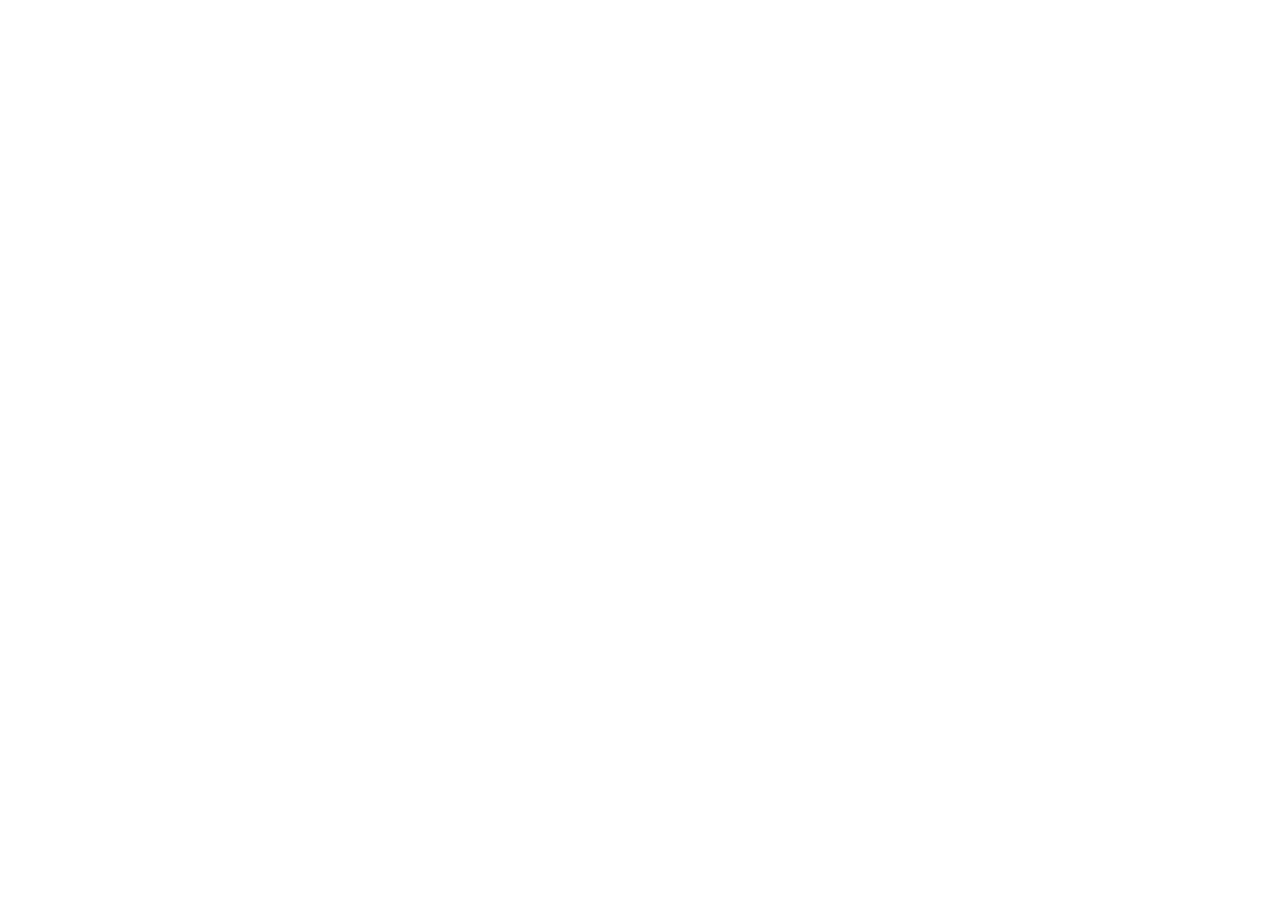
==== index.html @ f83fccad "." ====
<!DOCTYPE html>
<html lang="en">
<head>
  <meta charset="UTF-8" />
  <title>Warcell</title>
  <link rel="stylesheet" href="css/style.css" />
</head>
<body>
  <canvas id="game"></canvas>

  <script src="js/config.js"></script>
  <script src="js/map.js"></script>
  <script src="js/cities.js"></script>
  <script src="js/units.js"></script>
  <script src="js/ai.js"></script>
  <script src="js/render.js"></script>
  <script src="js/input.js"></script>
  <script src="js/main.js"></script>
</body>
</html>
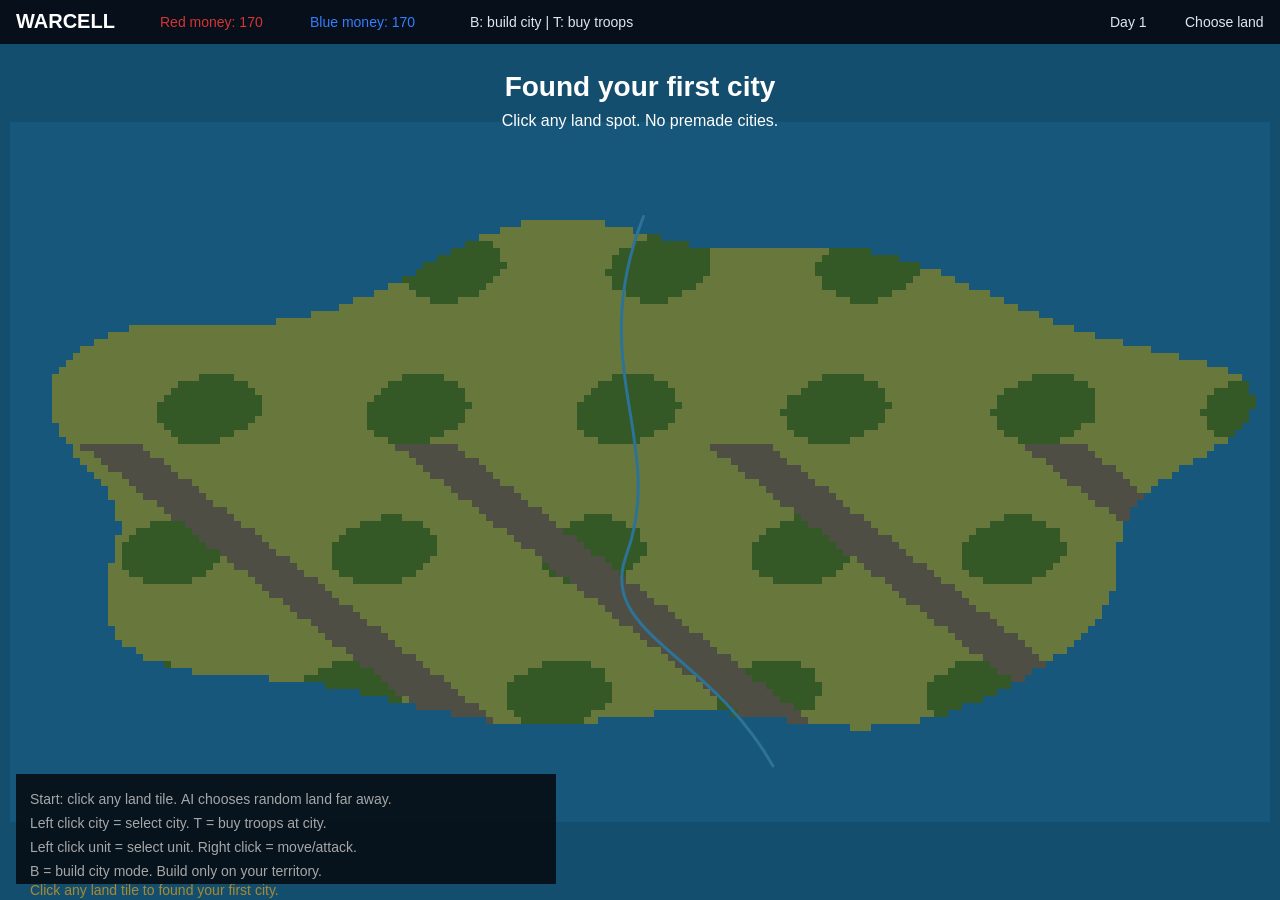
==== commit 128207b6: "main js and css" ====
--- a/index.html
+++ b/index.html
@@ -2,19 +2,13 @@
 <html lang="en">
 <head>
   <meta charset="UTF-8" />
+  <meta name="viewport" content="width=device-width, initial-scale=1.0" />
   <title>Warcell</title>
   <link rel="stylesheet" href="css/style.css" />
 </head>
 <body>
   <canvas id="game"></canvas>
 
-  <script src="js/config.js"></script>
-  <script src="js/map.js"></script>
-  <script src="js/cities.js"></script>
-  <script src="js/units.js"></script>
-  <script src="js/ai.js"></script>
-  <script src="js/render.js"></script>
-  <script src="js/input.js"></script>
   <script src="js/main.js"></script>
 </body>
 </html>
--- a/css/style.css
+++ b/css/style.css
@@ -0,0 +1,19 @@
+* {
+  box-sizing: border-box;
+}
+
+body {
+  margin: 0;
+  background: #0b1620;
+  color: white;
+  font-family: Arial, sans-serif;
+  overflow: hidden;
+}
+
+canvas {
+  display: block;
+  width: 100vw;
+  height: 100vh;
+  image-rendering: pixelated;
+  cursor: crosshair;
+}
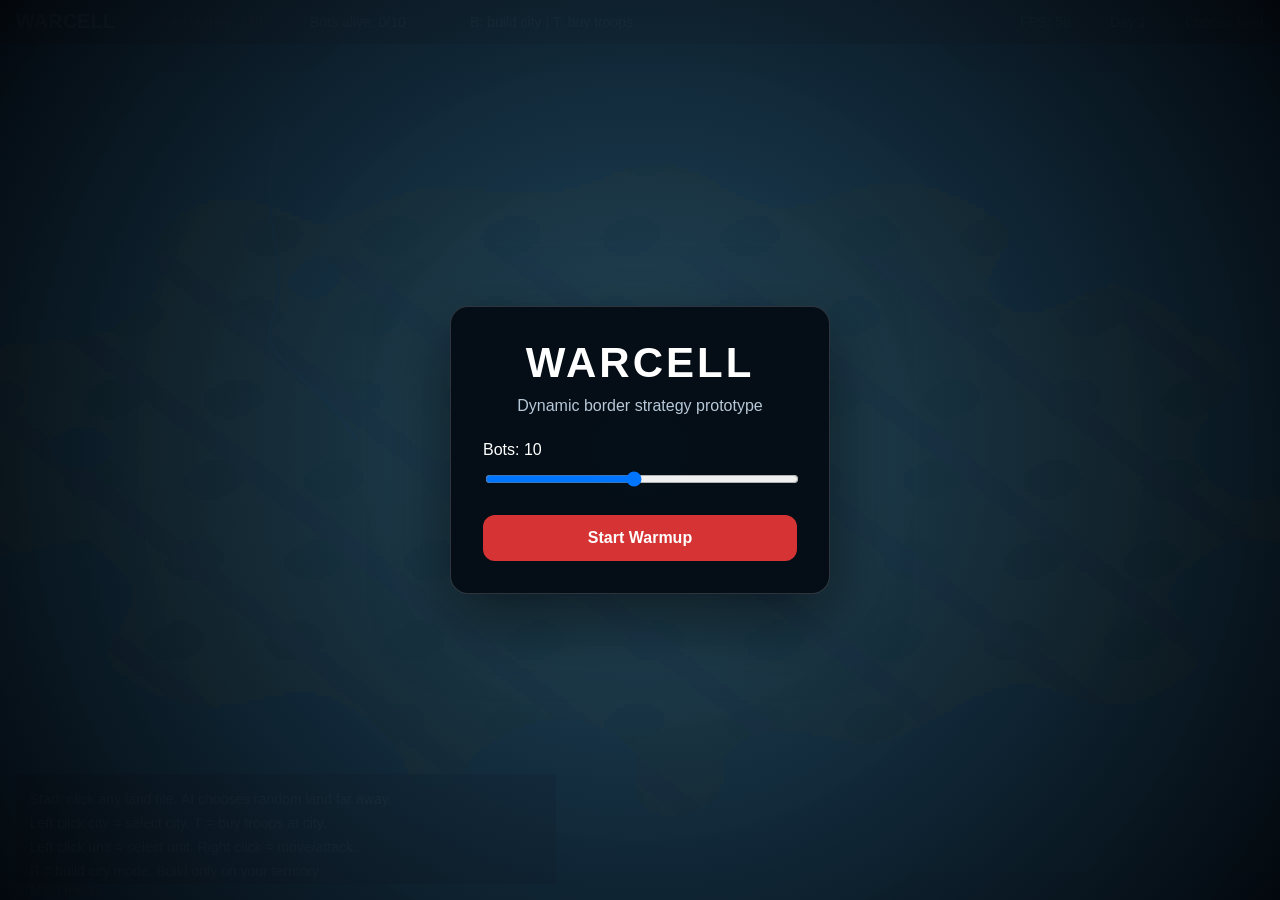
==== commit d6dab808: "." ====
--- a/index.html
+++ b/index.html
@@ -7,8 +7,32 @@
   <link rel="stylesheet" href="css/style.css" />
 </head>
 <body>
+  <div id="mainMenu" class="main-menu">
+    <div class="menu-card">
+      <h1>WARCELL</h1>
+      <p>Dynamic border strategy prototype</p>
+
+      <div class="menu-row">
+        <label for="botSlider">
+          Bots: <span id="botCountText">10</span>
+        </label>
+        <input id="botSlider" type="range" min="1" max="20" value="10" />
+      </div>
+
+      <button id="startButton">Start Warmup</button>
+    </div>
+  </div>
+
   <canvas id="game"></canvas>
 
+  <script src="js/config.js"></script>
+  <script src="js/state.js"></script>
+  <script src="js/map.js"></script>
+  <script src="js/cities.js"></script>
+  <script src="js/units.js"></script>
+  <script src="js/ai.js"></script>
+  <script src="js/render.js"></script>
+  <script src="js/input.js"></script>
   <script src="js/main.js"></script>
 </body>
 </html>
--- a/css/style.css
+++ b/css/style.css
@@ -2,12 +2,15 @@
   box-sizing: border-box;
 }
 
+html,
 body {
   margin: 0;
+  width: 100%;
+  height: 100%;
+  overflow: hidden;
   background: #0b1620;
   color: white;
   font-family: Arial, sans-serif;
-  overflow: hidden;
 }
 
 canvas {
@@ -16,4 +19,77 @@
   height: 100vh;
   image-rendering: pixelated;
   cursor: crosshair;
+}
+
+.main-menu {
+  position: fixed;
+  inset: 0;
+  z-index: 9999;
+
+  display: flex;
+  align-items: center;
+  justify-content: center;
+
+  background: radial-gradient(
+    circle at center,
+    rgba(32, 70, 95, 0.96),
+    rgba(3, 7, 12, 0.99)
+  );
+}
+
+.menu-card {
+  width: 380px;
+  padding: 32px;
+  border-radius: 18px;
+
+  background: rgba(5, 12, 20, 0.94);
+  border: 1px solid rgba(255, 255, 255, 0.16);
+  box-shadow: 0 24px 70px rgba(0, 0, 0, 0.55);
+
+  text-align: center;
+}
+
+.menu-card h1 {
+  margin: 0 0 10px;
+  font-size: 42px;
+  letter-spacing: 3px;
+}
+
+.menu-card p {
+  margin: 0 0 26px;
+  color: #b7c8d8;
+}
+
+.menu-row {
+  margin-bottom: 24px;
+  text-align: left;
+}
+
+.menu-row label {
+  display: block;
+  margin-bottom: 10px;
+  font-size: 16px;
+}
+
+.menu-row input {
+  width: 100%;
+}
+
+.menu-card button {
+  width: 100%;
+  padding: 14px;
+
+  border: 0;
+  border-radius: 12px;
+
+  background: #d63434;
+  color: white;
+
+  font-size: 16px;
+  font-weight: bold;
+  cursor: pointer;
+}
+
+.menu-card button:hover {
+  background: #f04444;
 }
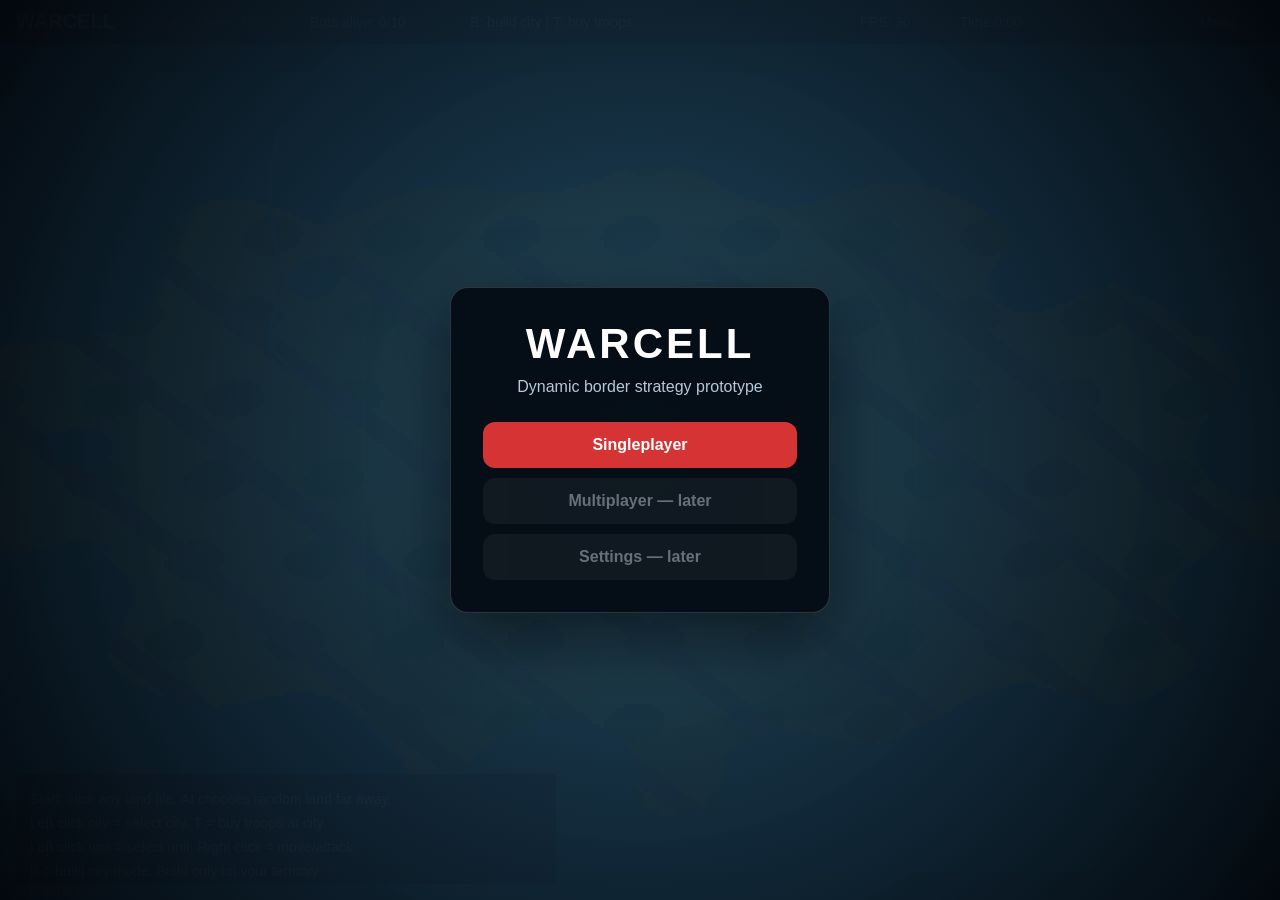
==== commit 6127bb13: "added main menu and lobby" ====
--- a/index.html
+++ b/index.html
@@ -8,22 +8,63 @@
 </head>
 <body>
   <div id="mainMenu" class="main-menu">
-    <div class="menu-card">
-      <h1>WARCELL</h1>
-      <p>Dynamic border strategy prototype</p>
+  <div class="menu-card">
+    <h1>WARCELL</h1>
+    <p>Dynamic border strategy prototype</p>
 
-      <div class="menu-row">
-        <label for="botSlider">
-          Bots: <span id="botCountText">10</span>
-        </label>
-        <input id="botSlider" type="range" min="1" max="20" value="10" />
-      </div>
+    <button id="singleplayerButton">Singleplayer</button>
+    <button class="secondary-button" disabled>Multiplayer — later</button>
+    <button class="secondary-button" disabled>Settings — later</button>
+  </div>
+</div>
 
-      <button id="startButton">Start Warmup</button>
+<div id="lobbyMenu" class="main-menu hidden">
+  <div class="menu-card">
+    <h1>LOBBY</h1>
+    <p>Singleplayer setup</p>
+
+    <div class="menu-row">
+      <label for="botSlider">
+        Bots: <span id="botCountText">10</span>
+      </label>
+      <input id="botSlider" type="range" min="1" max="20" value="10" />
     </div>
+
+    <div class="menu-row">
+      <label for="warmupSlider">
+        Warmup: <span id="warmupText">10</span>s
+      </label>
+      <input id="warmupSlider" type="range" min="5" max="30" value="10" />
+    </div>
+
+    <button id="startButton">Start Warmup</button>
+    <button id="backToMainButton" class="secondary-button">Back</button>
   </div>
+</div>
+
+<div id="endMenu" class="main-menu hidden">
+  <div class="menu-card">
+    <h1 id="endTitle">MATCH ENDED</h1>
+    <p id="endMessage">Result message</p>
+
+    <button id="playAgainButton">Play Again</button>
+    <button id="backToLobbyButton" class="secondary-button">Back to Lobby</button>
+    <button id="backToMainFromEndButton" class="secondary-button">Main Menu</button>
+  </div>
+</div>
 
   <canvas id="game"></canvas>
+
+  <div id="speedControl" class="speed-control hidden">
+  <button id="speedButton">x1 ▾</button>
+
+  <div id="speedMenu" class="speed-menu hidden">
+    <button data-speed="0.5">x0.5 <span>1</span></button>
+    <button data-speed="1">x1 <span>2</span></button>
+    <button data-speed="2">x2 <span>3</span></button>
+    <button data-speed="4">x4 <span>4</span></button>
+  </div>
+</div>
 
   <script src="js/config.js"></script>
   <script src="js/state.js"></script>
--- a/css/style.css
+++ b/css/style.css
@@ -92,4 +92,83 @@
 
 .menu-card button:hover {
   background: #f04444;
+}
+
+.hidden {
+  display: none !important;
+}
+
+.secondary-button {
+  margin-top: 10px;
+  background: rgba(255, 255, 255, 0.1) !important;
+  color: #dce7f2 !important;
+}
+
+.secondary-button:hover:not(:disabled) {
+  background: rgba(255, 255, 255, 0.18) !important;
+}
+
+.secondary-button:disabled {
+  opacity: 0.45;
+  cursor: not-allowed;
+}
+
+.speed-control {
+  position: fixed;
+  top: 7px;
+  right: 150px;
+  z-index: 100;
+  font-family: Arial, sans-serif;
+}
+
+#speedButton {
+  min-width: 70px;
+  padding: 5px 10px;
+
+  border: 1px solid rgba(255, 255, 255, 0.18);
+  border-radius: 8px;
+
+  background: rgba(5, 12, 20, 0.92);
+  color: #ffd34d;
+
+  font-weight: bold;
+  cursor: pointer;
+}
+
+.speed-menu {
+  position: absolute;
+  top: 34px;
+  right: 0;
+
+  width: 120px;
+  padding: 6px;
+
+  border-radius: 10px;
+  background: rgba(5, 12, 20, 0.96);
+  border: 1px solid rgba(255, 255, 255, 0.18);
+  box-shadow: 0 12px 30px rgba(0, 0, 0, 0.45);
+}
+
+.speed-menu button {
+  width: 100%;
+  padding: 8px 10px;
+  margin-bottom: 4px;
+
+  border: 0;
+  border-radius: 7px;
+
+  background: transparent;
+  color: white;
+
+  text-align: left;
+  cursor: pointer;
+}
+
+.speed-menu button:hover {
+  background: rgba(255, 255, 255, 0.12);
+}
+
+.speed-menu span {
+  float: right;
+  color: #8fa3b8;
 }
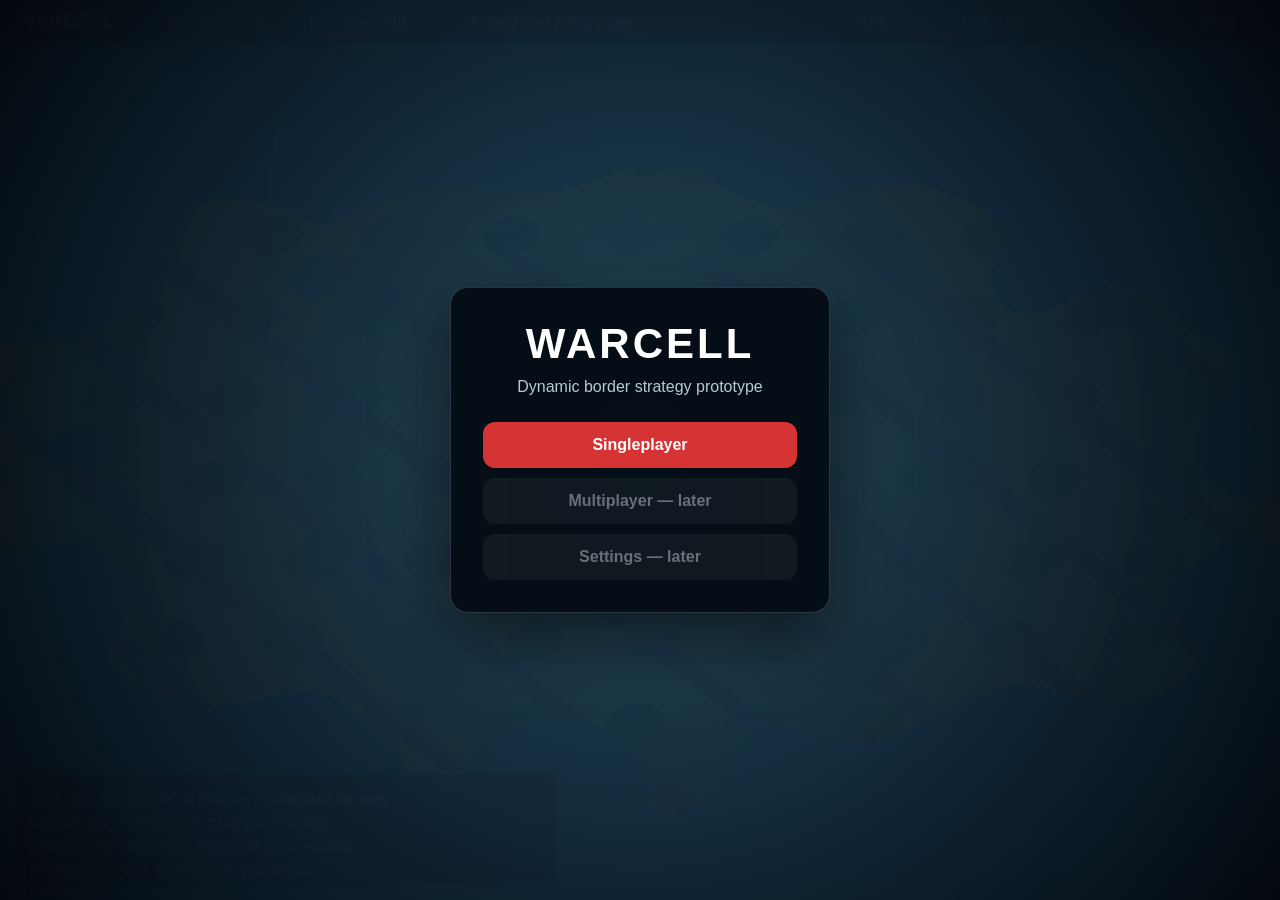
==== commit 133a8c59: "Added pause menu and paused game" ====
--- a/index.html
+++ b/index.html
@@ -53,7 +53,21 @@
   </div>
 </div>
 
+<div id="pauseMenu" class="main-menu hidden">
+  <div class="menu-card">
+    <h1>PAUSED</h1>
+    <p>Match is paused</p>
+
+    <button id="resumeButton">Resume</button>
+    <button id="restartMatchButton" class="secondary-button">Restart Match</button>
+    <button id="pauseBackToLobbyButton" class="secondary-button">Back to Lobby</button>
+    <button id="pauseBackToMainButton" class="secondary-button">Main Menu</button>
+  </div>
+</div>
+
   <canvas id="game"></canvas>
+
+  <div id="pauseBorder" class="pause-border"></div>
 
   <div id="speedControl" class="speed-control hidden">
   <button id="speedButton">x1 ▾</button>
--- a/css/style.css
+++ b/css/style.css
@@ -171,4 +171,31 @@
 .speed-menu span {
   float: right;
   color: #8fa3b8;
+}
+
+.pause-border {
+  position: fixed;
+
+  top: 44px;
+  left: 0;
+  right: 0;
+  bottom: 0;
+
+  z-index: 90;
+  pointer-events: none;
+
+  border: 4px solid rgba(255, 35, 55, 0.9);
+
+  box-shadow:
+    inset 0 0 22px rgba(255, 35, 55, 0.65),
+    inset 0 8px 18px rgba(255, 35, 55, 0.75);
+
+  opacity: 0;
+
+  transition:
+    opacity 0.22s ease-out;
+}
+
+.pause-border.active {
+  opacity: 1;
 }
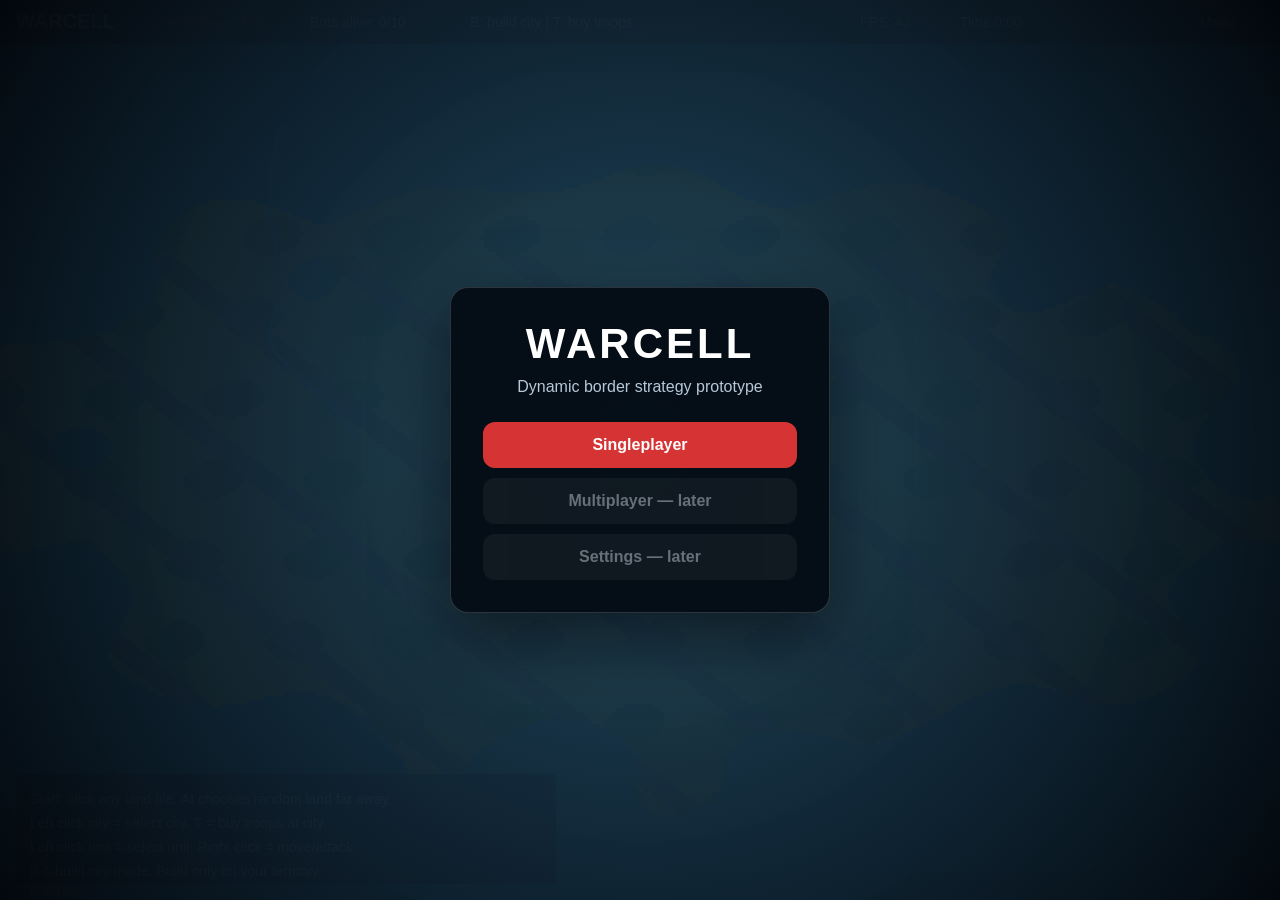
==== commit 70c4fe68: "Added changelog for v0.0.1" ====
--- a/index.html
+++ b/index.html
@@ -1,88 +1,93 @@
 <!DOCTYPE html>
 <html lang="en">
+
 <head>
   <meta charset="UTF-8" />
   <meta name="viewport" content="width=device-width, initial-scale=1.0" />
   <title>Warcell</title>
   <link rel="stylesheet" href="css/style.css" />
 </head>
+
 <body>
   <div id="mainMenu" class="main-menu">
-  <div class="menu-card">
-    <h1>WARCELL</h1>
-    <p>Dynamic border strategy prototype</p>
+    <div class="menu-card">
+      <h1>WARCELL</h1>
+      <p>Dynamic border strategy prototype</p>
 
-    <button id="singleplayerButton">Singleplayer</button>
-    <button class="secondary-button" disabled>Multiplayer — later</button>
-    <button class="secondary-button" disabled>Settings — later</button>
+      <button id="singleplayerButton">Singleplayer</button>
+      <button class="secondary-button" disabled>Multiplayer — later</button>
+      <button class="secondary-button" disabled>Settings — later</button>
+    </div>
   </div>
-</div>
 
-<div id="lobbyMenu" class="main-menu hidden">
-  <div class="menu-card">
-    <h1>LOBBY</h1>
-    <p>Singleplayer setup</p>
+  <div id="lobbyMenu" class="main-menu hidden">
+    <div class="menu-card">
+      <h1>LOBBY</h1>
+      <p>Singleplayer setup</p>
 
-    <div class="menu-row">
-      <label for="botSlider">
-        Bots: <span id="botCountText">10</span>
-      </label>
-      <input id="botSlider" type="range" min="1" max="20" value="10" />
+      <div class="menu-row">
+        <label for="botSlider">
+          Bots: <span id="botCountText">10</span>
+        </label>
+        <input id="botSlider" type="range" min="1" max="20" value="10" />
+      </div>
+
+      <div class="menu-row">
+        <label for="warmupSlider">
+          Warmup: <span id="warmupText">10</span>s
+        </label>
+        <input id="warmupSlider" type="range" min="5" max="30" value="10" />
+      </div>
+
+      <button id="startButton">Start Warmup</button>
+      <button id="backToMainButton" class="secondary-button">Back</button>
     </div>
+  </div>
 
-    <div class="menu-row">
-      <label for="warmupSlider">
-        Warmup: <span id="warmupText">10</span>s
-      </label>
-      <input id="warmupSlider" type="range" min="5" max="30" value="10" />
+  <div id="endMenu" class="main-menu hidden">
+    <div class="menu-card">
+      <h1 id="endTitle">MATCH ENDED</h1>
+      <p id="endMessage">Result message</p>
+
+      <div id="endStats" class="end-stats"></div>
+
+      <button id="playAgainButton">Play Again</button>
+      <button id="backToLobbyButton" class="secondary-button">Back to Lobby</button>
+      <button id="backToMainFromEndButton" class="secondary-button">Main Menu</button>
     </div>
+  </div>
 
-    <button id="startButton">Start Warmup</button>
-    <button id="backToMainButton" class="secondary-button">Back</button>
+  <div id="pauseMenu" class="main-menu hidden">
+    <div class="menu-card">
+      <h1>PAUSED</h1>
+      <p>Match is paused</p>
+
+      <button id="resumeButton">Resume</button>
+      <button id="restartMatchButton" class="secondary-button">Restart Match</button>
+      <button id="pauseBackToLobbyButton" class="secondary-button">Back to Lobby</button>
+      <button id="pauseBackToMainButton" class="secondary-button">Main Menu</button>
+    </div>
   </div>
-</div>
-
-<div id="endMenu" class="main-menu hidden">
-  <div class="menu-card">
-    <h1 id="endTitle">MATCH ENDED</h1>
-    <p id="endMessage">Result message</p>
-
-    <button id="playAgainButton">Play Again</button>
-    <button id="backToLobbyButton" class="secondary-button">Back to Lobby</button>
-    <button id="backToMainFromEndButton" class="secondary-button">Main Menu</button>
-  </div>
-</div>
-
-<div id="pauseMenu" class="main-menu hidden">
-  <div class="menu-card">
-    <h1>PAUSED</h1>
-    <p>Match is paused</p>
-
-    <button id="resumeButton">Resume</button>
-    <button id="restartMatchButton" class="secondary-button">Restart Match</button>
-    <button id="pauseBackToLobbyButton" class="secondary-button">Back to Lobby</button>
-    <button id="pauseBackToMainButton" class="secondary-button">Main Menu</button>
-  </div>
-</div>
 
   <canvas id="game"></canvas>
 
   <div id="pauseBorder" class="pause-border"></div>
 
   <div id="speedControl" class="speed-control hidden">
-  <button id="speedButton">x1 ▾</button>
+    <button id="speedButton">x1 ▾</button>
 
-  <div id="speedMenu" class="speed-menu hidden">
-    <button data-speed="0.5">x0.5 <span>1</span></button>
-    <button data-speed="1">x1 <span>2</span></button>
-    <button data-speed="2">x2 <span>3</span></button>
-    <button data-speed="4">x4 <span>4</span></button>
+    <div id="speedMenu" class="speed-menu hidden">
+      <button data-speed="0.5">x0.5 <span>1</span></button>
+      <button data-speed="1">x1 <span>2</span></button>
+      <button data-speed="2">x2 <span>3</span></button>
+      <button data-speed="4">x4 <span>4</span></button>
+    </div>
   </div>
-</div>
 
   <script src="js/config.js"></script>
   <script src="js/state.js"></script>
   <script src="js/map.js"></script>
+  <script src="js/reset.js"></script>
   <script src="js/cities.js"></script>
   <script src="js/units.js"></script>
   <script src="js/ai.js"></script>
@@ -90,4 +95,5 @@
   <script src="js/input.js"></script>
   <script src="js/main.js"></script>
 </body>
+
 </html>
--- a/css/style.css
+++ b/css/style.css
@@ -198,4 +198,37 @@
 
 .pause-border.active {
   opacity: 1;
+}
+
+.end-stats {
+  margin: 18px 0 24px;
+  padding: 14px;
+
+  border-radius: 12px;
+  background: rgba(255, 255, 255, 0.08);
+
+  text-align: left;
+  font-size: 14px;
+}
+
+.end-stats-row {
+  display: flex;
+  justify-content: space-between;
+  gap: 16px;
+
+  padding: 6px 0;
+  border-bottom: 1px solid rgba(255, 255, 255, 0.08);
+}
+
+.end-stats-row:last-child {
+  border-bottom: 0;
+}
+
+.end-stats-label {
+  color: #9fb3c8;
+}
+
+.end-stats-value {
+  color: white;
+  font-weight: bold;
 }
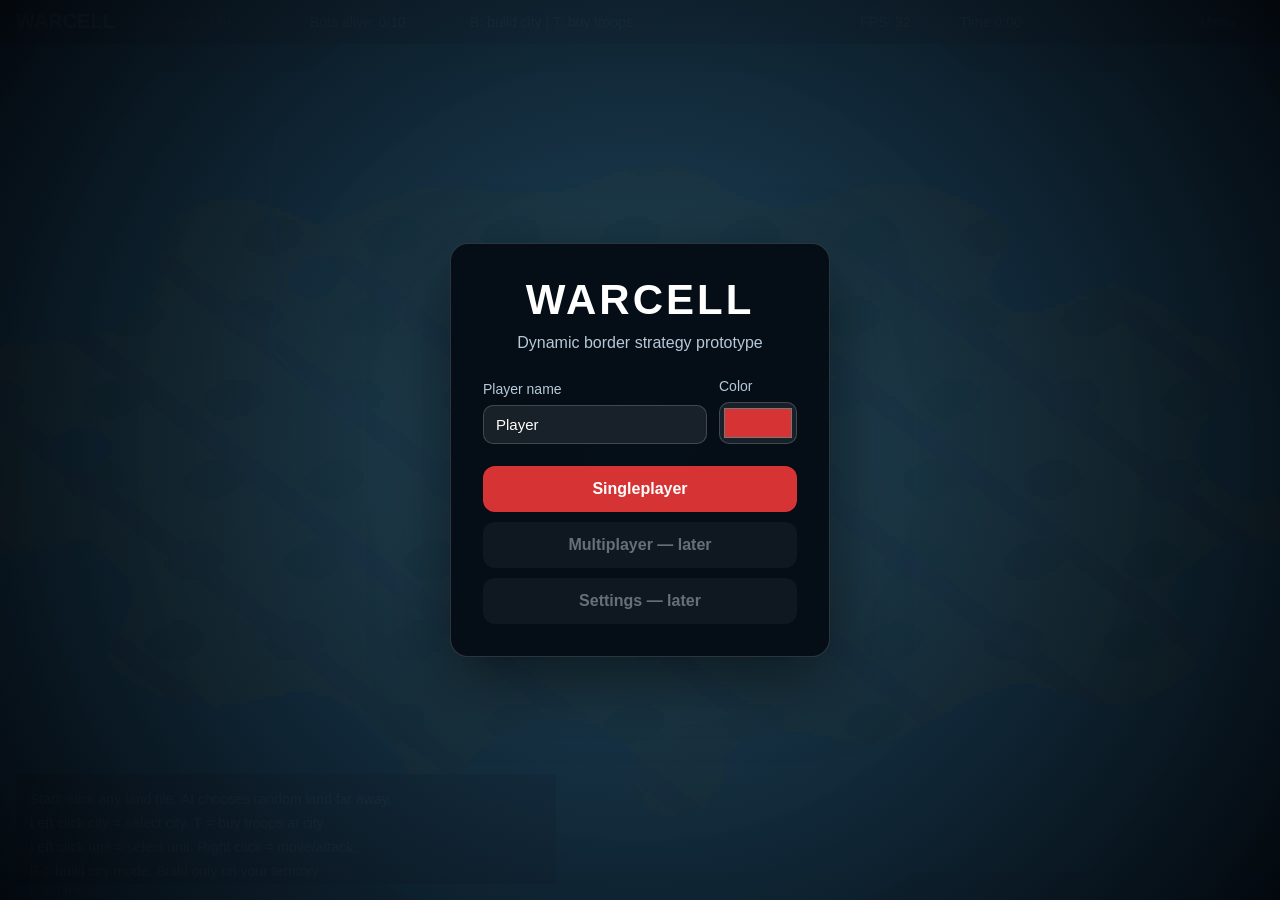
==== commit 4f8f2640: "Added player elimination, territory capture and choosing player name and color" ====
--- a/index.html
+++ b/index.html
@@ -14,6 +14,18 @@
       <h1>WARCELL</h1>
       <p>Dynamic border strategy prototype</p>
 
+      <div class="profile-row">
+        <div class="profile-name">
+          <label for="playerNameInput">Player name</label>
+          <input id="playerNameInput" type="text" maxlength="18" value="Player" />
+        </div>
+
+        <div class="profile-color">
+          <label for="playerColorInput">Color</label>
+          <input id="playerColorInput" type="color" value="#d63434" />
+        </div>
+      </div>
+
       <button id="singleplayerButton">Singleplayer</button>
       <button class="secondary-button" disabled>Multiplayer — later</button>
       <button class="secondary-button" disabled>Settings — later</button>
@@ -25,18 +37,20 @@
       <h1>LOBBY</h1>
       <p>Singleplayer setup</p>
 
-      <div class="menu-row">
-        <label for="botSlider">
-          Bots: <span id="botCountText">10</span>
-        </label>
-        <input id="botSlider" type="range" min="1" max="20" value="10" />
-      </div>
+      <div class="lobby-settings">
+        <div class="menu-row compact-row">
+          <label for="botSlider">
+            Bots: <span id="botCountText">10</span>
+          </label>
+          <input id="botSlider" type="range" min="1" max="20" value="10" />
+        </div>
 
-      <div class="menu-row">
-        <label for="warmupSlider">
-          Warmup: <span id="warmupText">10</span>s
-        </label>
-        <input id="warmupSlider" type="range" min="5" max="30" value="10" />
+        <div class="menu-row compact-row">
+          <label for="warmupSlider">
+            Warmup: <span id="warmupText">10</span>s
+          </label>
+          <input id="warmupSlider" type="range" min="5" max="30" value="10" />
+        </div>
       </div>
 
       <button id="startButton">Start Warmup</button>
@@ -85,15 +99,16 @@
   </div>
 
   <script src="js/config.js"></script>
-  <script src="js/state.js"></script>
-  <script src="js/map.js"></script>
-  <script src="js/reset.js"></script>
-  <script src="js/cities.js"></script>
-  <script src="js/units.js"></script>
-  <script src="js/ai.js"></script>
-  <script src="js/render.js"></script>
-  <script src="js/input.js"></script>
-  <script src="js/main.js"></script>
+<script src="js/state.js"></script>
+<script src="js/map.js"></script>
+<script src="js/reset.js"></script>
+<script src="js/cities.js"></script>
+<script src="js/units.js"></script>
+<script src="js/elimination.js"></script>
+<script src="js/ai.js"></script>
+<script src="js/render.js"></script>
+<script src="js/input.js"></script>
+<script src="js/main.js"></script>
 </body>
 
 </html>
--- a/css/style.css
+++ b/css/style.css
@@ -231,4 +231,51 @@
 .end-stats-value {
   color: white;
   font-weight: bold;
+}
+
+.profile-row {
+  display: flex;
+  gap: 12px;
+  align-items: end;
+  margin-bottom: 22px;
+  text-align: left;
+}
+
+.profile-name {
+  flex: 1;
+}
+
+.profile-color {
+  width: 78px;
+}
+
+.profile-row label {
+  display: block;
+  margin-bottom: 8px;
+  color: #b7c8d8;
+  font-size: 14px;
+}
+
+.profile-row input[type="text"] {
+  width: 100%;
+  padding: 10px 12px;
+
+  border: 1px solid rgba(255, 255, 255, 0.18);
+  border-radius: 10px;
+
+  background: rgba(255, 255, 255, 0.08);
+  color: white;
+
+  font-size: 15px;
+}
+
+.profile-row input[type="color"] {
+  width: 100%;
+  height: 42px;
+
+  border: 1px solid rgba(255, 255, 255, 0.18);
+  border-radius: 10px;
+
+  background: rgba(255, 255, 255, 0.08);
+  cursor: pointer;
 }
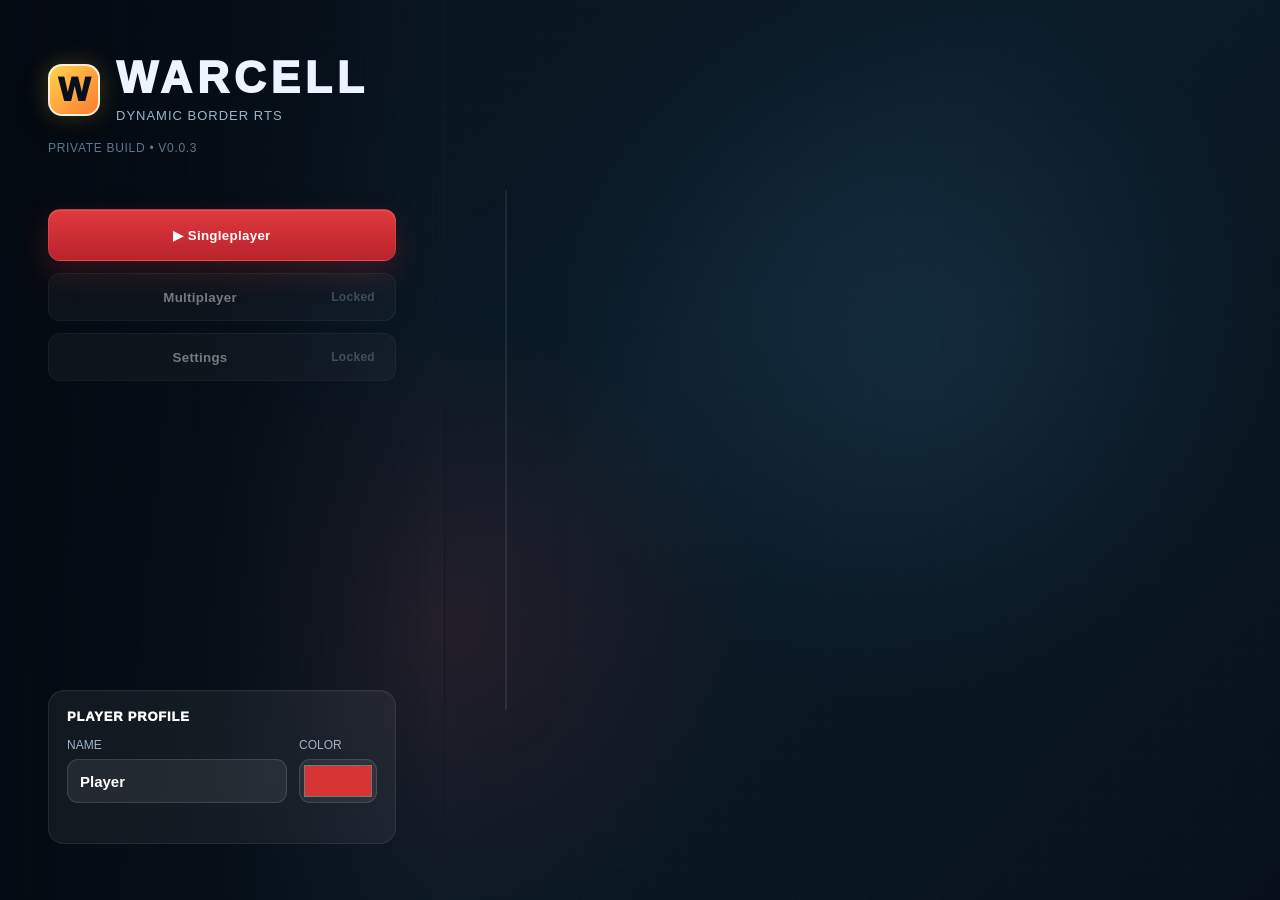
==== commit 8a2fa9a5: "Update changelog for v0.0.3 Added unit controls and UI overhaul" ====
--- a/index.html
+++ b/index.html
@@ -9,14 +9,38 @@
 </head>
 
 <body>
-  <div id="mainMenu" class="main-menu">
-    <div class="menu-card">
-      <h1>WARCELL</h1>
-      <p>Dynamic border strategy prototype</p>
+  <div id="mainMenu" class="menu-screen main-menu-screen">
+  <div class="menu-left">
+    <div class="menu-logo-row">
+      <div class="menu-logo-icon">W</div>
+      <div>
+        <h1>WARCELL</h1>
+        <p>Dynamic Border RTS</p>
+      </div>
+    </div>
+
+    <div class="menu-version">Private build • v0.0.3</div>
+
+    <div class="main-menu-buttons">
+      <button id="singleplayerButton" class="menu-primary-button">
+        <span>▶</span> Singleplayer
+      </button>
+
+      <button class="menu-secondary-button" disabled>
+        Multiplayer <span class="locked-label">Locked</span>
+      </button>
+
+      <button class="menu-secondary-button" disabled>
+        Settings <span class="locked-label">Locked</span>
+      </button>
+    </div>
+
+    <div class="profile-card">
+      <div class="profile-card-title">Player Profile</div>
 
       <div class="profile-row">
         <div class="profile-name">
-          <label for="playerNameInput">Player name</label>
+          <label for="playerNameInput">Name</label>
           <input id="playerNameInput" type="text" maxlength="18" value="Player" />
         </div>
 
@@ -25,90 +49,259 @@
           <input id="playerColorInput" type="color" value="#d63434" />
         </div>
       </div>
-
-      <button id="singleplayerButton">Singleplayer</button>
-      <button class="secondary-button" disabled>Multiplayer — later</button>
-      <button class="secondary-button" disabled>Settings — later</button>
-    </div>
-  </div>
-
-  <div id="lobbyMenu" class="main-menu hidden">
-    <div class="menu-card">
-      <h1>LOBBY</h1>
+    </div>
+  </div>
+
+  <div class="menu-right-art">
+    <div class="menu-art-panel">
+      <div class="menu-art-title">Dynamic Frontlines</div>
+      <div class="menu-art-map">
+        <div class="fake-zone fake-red"></div>
+        <div class="fake-zone fake-blue"></div>
+        <div class="fake-zone fake-green"></div>
+        <div class="fake-frontline"></div>
+      </div>
+      <div class="menu-art-caption">
+        Spawn. Expand. Encircle. Collapse.
+      </div>
+    </div>
+  </div>
+</div>
+
+<div id="lobbyMenu" class="menu-screen lobby-screen hidden">
+  <div class="lobby-header">
+    <button id="backToMainButton" class="menu-back-button">← Back</button>
+
+    <div>
+      <h1>GAME LOBBY</h1>
       <p>Singleplayer setup</p>
-
-      <div class="lobby-settings">
-        <div class="menu-row compact-row">
-          <label for="botSlider">
-            Bots: <span id="botCountText">10</span>
-          </label>
-          <input id="botSlider" type="range" min="1" max="20" value="10" />
-        </div>
-
-        <div class="menu-row compact-row">
-          <label for="warmupSlider">
-            Warmup: <span id="warmupText">10</span>s
-          </label>
-          <input id="warmupSlider" type="range" min="5" max="30" value="10" />
-        </div>
-      </div>
-
-      <button id="startButton">Start Warmup</button>
-      <button id="backToMainButton" class="secondary-button">Back</button>
-    </div>
-  </div>
-
-  <div id="endMenu" class="main-menu hidden">
-    <div class="menu-card">
-      <h1 id="endTitle">MATCH ENDED</h1>
-      <p id="endMessage">Result message</p>
-
-      <div id="endStats" class="end-stats"></div>
-
-      <button id="playAgainButton">Play Again</button>
-      <button id="backToLobbyButton" class="secondary-button">Back to Lobby</button>
-      <button id="backToMainFromEndButton" class="secondary-button">Main Menu</button>
-    </div>
-  </div>
-
-  <div id="pauseMenu" class="main-menu hidden">
-    <div class="menu-card">
-      <h1>PAUSED</h1>
-      <p>Match is paused</p>
-
-      <button id="resumeButton">Resume</button>
-      <button id="restartMatchButton" class="secondary-button">Restart Match</button>
-      <button id="pauseBackToLobbyButton" class="secondary-button">Back to Lobby</button>
-      <button id="pauseBackToMainButton" class="secondary-button">Main Menu</button>
-    </div>
-  </div>
+    </div>
+
+    <button id="startButton" class="menu-primary-button lobby-start-button">
+      Start Warmup
+    </button>
+  </div>
+
+  <div class="lobby-grid">
+    <section class="lobby-panel">
+      <div class="lobby-panel-title">Match Configuration</div>
+
+      <div class="setting-row setting-row-column">
+  <div class="setting-header">
+    <div>
+      <div class="setting-name">Bots</div>
+      <div class="setting-desc">AI players in the match</div>
+    </div>
+
+    <div class="setting-value">
+      <span id="botCountText">10</span>
+    </div>
+  </div>
+
+  <input id="botSlider" class="menu-slider" type="range" min="1" max="20" value="10" />
+</div>
+
+<div class="setting-row setting-row-column">
+  <div class="setting-header">
+    <div>
+      <div class="setting-name">Warmup Time</div>
+      <div class="setting-desc">Spawn selection phase</div>
+    </div>
+
+    <div class="setting-value">
+      <span id="warmupText">10</span>s
+    </div>
+  </div>
+
+  <input id="warmupSlider" class="menu-slider" type="range" min="5" max="30" value="10" />
+</div>
+
+      <div class="setting-row">
+        <div>
+          <div class="setting-name">Map</div>
+          <div class="setting-desc">Current prototype battlefield</div>
+        </div>
+
+        <div class="setting-value">Prototype Island</div>
+      </div>
+
+      <div class="setting-row">
+        <div>
+          <div class="setting-name">Ruleset</div>
+          <div class="setting-desc">Dynamic borders, city fields, occupation</div>
+        </div>
+
+        <div class="setting-value">Standard</div>
+      </div>
+    </section>
+
+    <section class="lobby-panel">
+      <div class="lobby-panel-title">Player Slots</div>
+
+      <div id="playerSlotsList" class="player-slots-list">
+        <!-- filled by JS -->
+      </div>
+    </section>
+
+    <section class="lobby-panel lobby-map-panel">
+      <div class="lobby-panel-title">Map Preview</div>
+
+      <div class="lobby-map-preview">
+        <div class="fake-zone fake-red"></div>
+        <div class="fake-zone fake-blue"></div>
+        <div class="fake-zone fake-green"></div>
+        <div class="fake-frontline"></div>
+      </div>
+
+      <div class="lobby-map-info">
+        <div>Recommended: 6–20 players</div>
+        <div>Mode: Free-for-all</div>
+        <div>Victory: eliminate all opponents</div>
+      </div>
+    </section>
+  </div>
+</div>
+
+<div id="endMenu" class="menu-screen dialog-screen hidden">
+  <div class="dialog-panel result-panel">
+    <h1 id="endTitle">MATCH ENDED</h1>
+    <p id="endMessage">Result message</p>
+
+    <div id="endStats" class="end-stats"></div>
+
+    <div class="dialog-buttons">
+      <button id="playAgainButton" class="menu-primary-button">Play Again</button>
+      <button id="backToLobbyButton" class="menu-secondary-button">Back to Lobby</button>
+      <button id="backToMainFromEndButton" class="menu-secondary-button">Main Menu</button>
+    </div>
+  </div>
+</div>
+
+<div id="pauseMenu" class="menu-screen dialog-screen hidden">
+  <div class="dialog-panel pause-panel">
+    <h1>PAUSED</h1>
+    <p>Match is paused</p>
+
+    <div class="dialog-buttons">
+      <button id="resumeButton" class="menu-primary-button">Resume</button>
+      <button id="restartMatchButton" class="menu-secondary-button">Restart Match</button>
+      <button id="pauseBackToLobbyButton" class="menu-secondary-button">Back to Lobby</button>
+      <button id="pauseBackToMainButton" class="menu-secondary-button">Main Menu</button>
+    </div>
+  </div>
+</div>
 
   <canvas id="game"></canvas>
-
   <div id="pauseBorder" class="pause-border"></div>
-
-  <div id="speedControl" class="speed-control hidden">
-    <button id="speedButton">x1 ▾</button>
-
-    <div id="speedMenu" class="speed-menu hidden">
-      <button data-speed="0.5">x0.5 <span>1</span></button>
-      <button data-speed="1">x1 <span>2</span></button>
-      <button data-speed="2">x2 <span>3</span></button>
-      <button data-speed="4">x4 <span>4</span></button>
-    </div>
+  <div id="gameHud" class="game-hud hidden">
+    <div class="hud-top">
+      <div class="hud-brand">
+        <div class="hud-logo-mark">W</div>
+        <div>
+          <div class="hud-title">WARCELL</div>
+          <div class="hud-subtitle">Dynamic Border RTS</div>
+        </div>
+      </div>
+
+      <div class="hud-resources">
+        <div class="hud-pill">
+          <span class="hud-dot" id="hudPlayerColor"></span>
+          <span id="hudPlayerName">Player</span>
+        </div>
+
+        <div class="hud-pill">
+          <span class="hud-label">Money</span>
+          <span id="hudMoney">0</span>
+        </div>
+
+        <div class="hud-pill">
+          <span class="hud-label">Bots</span>
+          <span id="hudBotsAlive">0/0</span>
+        </div>
+      </div>
+
+      <div class="hud-right">
+        <div class="hud-pill fps-pill">
+          <span class="hud-label">FPS</span>
+          <span id="hudFps">0</span>
+        </div>
+
+        <div class="hud-pill">
+          <span class="hud-label">Time</span>
+          <span id="hudTime">0:00</span>
+        </div>
+
+        <div id="speedControl" class="speed-control hidden">
+          <button id="speedButton">x1 ▾</button>
+
+          <div id="speedMenu" class="speed-menu hidden">
+            <button data-speed="0.5">x0.5 <span>1</span></button>
+            <button data-speed="1">x1 <span>2</span></button>
+            <button data-speed="2">x2 <span>3</span></button>
+            <button data-speed="4">x4 <span>4</span></button>
+          </div>
+        </div>
+
+        <div class="hud-pill status-pill" id="hudStatus">Running</div>
+      </div>
+    </div>
+
+    <aside class="hud-card hud-left-panel">
+      <div class="hud-card-title">Selection</div>
+      <div id="hudSelectionContent" class="hud-card-content">
+        Nothing selected
+      </div>
+    </aside>
+
+    <aside class="hud-card hud-leaderboard-panel">
+      <div class="hud-card-title">Leaderboard</div>
+      <div id="hudLeaderboardContent" class="hud-card-content"></div>
+    </aside>
+
+    <aside class="hud-card hud-event-panel">
+      <div class="hud-card-title">Events</div>
+      <div id="hudEventFeed" class="hud-event-feed"></div>
+    </aside>
+
+    <section class="hud-card hud-actions-panel">
+      <div class="hud-card-title">Actions</div>
+
+      <div class="hud-action-grid">
+        <button id="hudBuyTroopsButton">Buy Troops <span>T</span></button>
+        <button id="hudBuildCityButton">Build City <span>B</span></button>
+        <button id="hudSplitButton">Split <span>Q</span></button>
+        <button id="hudRetreatButton">Retreat <span>RMB</span></button>
+      </div>
+    </section>
+
+    <section class="hud-card hud-controls-panel">
+      <div class="hud-card-title">Controls</div>
+
+      <div class="hud-controls-grid">
+        <span>Drag</span><b>Box select</b>
+        <span>Shift + Click</span><b>Add unit</b>
+        <span>Shift + Drag</span><b>Formation line</b>
+        <span>RMB</span><b>Move / Retreat</b>
+        <span>Shift + RMB</span><b>Frontline</b>
+        <span>Q</span><b>Split</b>
+      </div>
+
+      <div id="hudMessage" class="hud-message">Ready.</div>
+    </section>
   </div>
 
   <script src="js/config.js"></script>
-<script src="js/state.js"></script>
-<script src="js/map.js"></script>
-<script src="js/reset.js"></script>
-<script src="js/cities.js"></script>
-<script src="js/units.js"></script>
-<script src="js/elimination.js"></script>
-<script src="js/ai.js"></script>
-<script src="js/render.js"></script>
-<script src="js/input.js"></script>
-<script src="js/main.js"></script>
+  <script src="js/state.js"></script>
+  <script src="js/map.js"></script>
+  <script src="js/reset.js"></script>
+  <script src="js/cities.js"></script>
+  <script src="js/units.js"></script>
+  <script src="js/elimination.js"></script>
+  <script src="js/ai.js"></script>
+  <script src="js/render.js"></script>
+  <script src="js/input.js"></script>
+  <script src="js/ui.js"></script>
+  <script src="js/main.js"></script>
 </body>
 
 </html>
--- a/css/style.css
+++ b/css/style.css
@@ -176,7 +176,7 @@
 .pause-border {
   position: fixed;
 
-  top: 44px;
+  top: 54px;
   left: 0;
   right: 0;
   bottom: 0;
@@ -278,4 +278,1083 @@
 
   background: rgba(255, 255, 255, 0.08);
   cursor: pointer;
+}
+
+.game-hud {
+  position: fixed;
+  inset: 0;
+  z-index: 60;
+  pointer-events: none;
+  font-family: Arial, sans-serif;
+  color: #edf4ff;
+}
+
+.hud-top {
+  position: fixed;
+  top: 0;
+  left: 0;
+  right: 0;
+  height: 54px;
+
+  display: flex;
+  align-items: center;
+  justify-content: space-between;
+  gap: 18px;
+
+  padding: 0 18px;
+
+  background:
+    linear-gradient(180deg, rgba(7, 16, 26, 0.98), rgba(4, 10, 18, 0.94));
+  border-bottom: 1px solid rgba(255, 255, 255, 0.08);
+  box-shadow: 0 8px 28px rgba(0, 0, 0, 0.35);
+
+  pointer-events: auto;
+}
+
+.hud-brand {
+  display: flex;
+  align-items: center;
+  gap: 12px;
+  min-width: 220px;
+}
+
+.hud-logo-mark {
+  width: 34px;
+  height: 34px;
+
+  display: grid;
+  place-items: center;
+
+  border: 2px solid rgba(255, 255, 255, 0.85);
+  border-radius: 10px;
+
+  background: linear-gradient(135deg, #ffd34d, #d63434);
+  color: #06101a;
+
+  font-weight: 900;
+  font-size: 22px;
+  line-height: 1;
+
+  box-shadow: 0 0 18px rgba(255, 211, 77, 0.2);
+}
+
+.hud-title {
+  font-size: 19px;
+  font-weight: 900;
+  letter-spacing: 0.6px;
+}
+
+.hud-subtitle {
+  margin-top: 1px;
+  font-size: 10px;
+  color: #8fa3b8;
+  letter-spacing: 0.4px;
+  text-transform: uppercase;
+}
+
+.hud-resources,
+.hud-right {
+  display: flex;
+  align-items: center;
+  gap: 10px;
+}
+
+.hud-pill {
+  height: 32px;
+
+  display: flex;
+  align-items: center;
+  gap: 8px;
+
+  padding: 0 12px;
+
+  border: 1px solid rgba(255, 255, 255, 0.08);
+  border-radius: 999px;
+
+  background: rgba(255, 255, 255, 0.055);
+  color: #e8f1ff;
+
+  font-size: 13px;
+  font-weight: 700;
+  white-space: nowrap;
+}
+
+.hud-label {
+  color: #8fa3b8;
+  font-weight: 600;
+}
+
+.hud-dot {
+  width: 10px;
+  height: 10px;
+
+  border-radius: 50%;
+  background: #d63434;
+
+  box-shadow: 0 0 10px currentColor;
+}
+
+.fps-pill {
+  color: #7cff7c;
+}
+
+.status-pill.running {
+  color: #dce7f2;
+}
+
+.status-pill.paused {
+  color: #7cff7c;
+}
+
+.status-pill.warmup {
+  color: #ffd34d;
+}
+
+.hud-card {
+  position: fixed;
+
+  border: 1px solid rgba(255, 255, 255, 0.09);
+  border-radius: 14px;
+
+  background:
+    linear-gradient(180deg, rgba(7, 16, 26, 0.9), rgba(4, 10, 18, 0.82));
+
+  box-shadow:
+    0 14px 40px rgba(0, 0, 0, 0.38),
+    inset 0 1px 0 rgba(255, 255, 255, 0.05);
+
+  backdrop-filter: blur(8px);
+
+  pointer-events: auto;
+  overflow: hidden;
+}
+
+.hud-card-title {
+  padding: 12px 14px 8px;
+
+  color: white;
+  font-size: 13px;
+  font-weight: 900;
+  letter-spacing: 0.4px;
+  text-transform: uppercase;
+
+  border-bottom: 1px solid rgba(255, 255, 255, 0.07);
+}
+
+.hud-card-content {
+  padding: 12px 14px;
+  font-size: 13px;
+}
+
+.hud-left-panel {
+  top: 70px;
+  left: 16px;
+  width: 260px;
+  min-height: 140px;
+}
+
+.hud-leaderboard-panel {
+  top: 70px;
+  right: 16px;
+  width: 290px;
+  max-height: 310px;
+}
+
+.hud-event-panel {
+  top: 394px;
+  right: 16px;
+  width: 290px;
+  max-height: 180px;
+}
+
+.hud-actions-panel {
+  right: 16px;
+  bottom: 18px;
+  width: 320px;
+}
+
+.hud-controls-panel {
+  left: 16px;
+  bottom: 18px;
+  width: 440px;
+}
+
+.hud-stat-row,
+.hud-leaderboard-row,
+.hud-selection-row {
+  display: flex;
+  justify-content: space-between;
+  gap: 14px;
+
+  padding: 6px 0;
+
+  border-bottom: 1px solid rgba(255, 255, 255, 0.055);
+}
+
+.hud-stat-row:last-child,
+.hud-leaderboard-row:last-child,
+.hud-selection-row:last-child {
+  border-bottom: 0;
+}
+
+.hud-muted {
+  color: #8fa3b8;
+}
+
+.hud-strong {
+  color: white;
+  font-weight: 800;
+}
+
+.hud-danger {
+  color: #ff6b6b;
+  font-weight: 900;
+}
+
+.hud-warning {
+  color: #ffd34d;
+  font-weight: 900;
+}
+
+.hud-good {
+  color: #7cff7c;
+  font-weight: 900;
+}
+
+.hud-leaderboard-row {
+  align-items: center;
+  font-size: 12px;
+}
+
+.hud-rank-name {
+  display: flex;
+  align-items: center;
+  gap: 8px;
+  min-width: 0;
+}
+
+.hud-color-square {
+  width: 10px;
+  height: 10px;
+  border-radius: 3px;
+  flex: 0 0 auto;
+}
+
+.hud-player-name-small {
+  max-width: 124px;
+  overflow: hidden;
+  text-overflow: ellipsis;
+  white-space: nowrap;
+}
+
+.hud-event-feed {
+  padding: 10px 14px 12px;
+  display: flex;
+  flex-direction: column;
+  gap: 7px;
+}
+
+.hud-event-item {
+  padding: 7px 9px;
+  border-radius: 9px;
+
+  background: rgba(255, 255, 255, 0.055);
+  color: #dce7f2;
+
+  font-size: 12px;
+  line-height: 1.25;
+}
+
+.hud-action-grid {
+  padding: 12px;
+  display: grid;
+  grid-template-columns: 1fr 1fr;
+  gap: 10px;
+}
+
+.hud-action-grid button {
+  height: 42px;
+
+  border: 1px solid rgba(255, 255, 255, 0.1);
+  border-radius: 11px;
+
+  background: rgba(255, 255, 255, 0.08);
+  color: white;
+
+  font-weight: 800;
+  cursor: pointer;
+}
+
+.hud-action-grid button:hover:not(:disabled) {
+  background: rgba(255, 255, 255, 0.15);
+}
+
+.hud-action-grid button:disabled {
+  opacity: 0.35;
+  cursor: not-allowed;
+}
+
+.hud-action-grid button span {
+  color: #ffd34d;
+  margin-left: 4px;
+}
+
+.hud-controls-grid {
+  padding: 12px 14px 8px;
+
+  display: grid;
+  grid-template-columns: auto 1fr;
+  column-gap: 18px;
+  row-gap: 6px;
+
+  font-size: 12px;
+}
+
+.hud-controls-grid span {
+  color: #8fa3b8;
+}
+
+.hud-controls-grid b {
+  color: #edf4ff;
+}
+
+.hud-message {
+  margin: 2px 12px 12px;
+  padding: 9px 10px;
+
+  border-radius: 10px;
+
+  background: rgba(255, 211, 77, 0.1);
+  color: #ffd34d;
+
+  font-size: 12px;
+  font-weight: 800;
+}
+
+.speed-control {
+  position: relative;
+  top: auto;
+  right: auto;
+  z-index: 100;
+  font-family: Arial, sans-serif;
+}
+
+#speedButton {
+  min-width: 68px;
+  height: 32px;
+
+  border: 1px solid rgba(255, 255, 255, 0.12);
+  border-radius: 999px;
+
+  background: rgba(255, 255, 255, 0.06);
+  color: #ffd34d;
+
+  font-weight: 900;
+  cursor: pointer;
+}
+
+.speed-menu {
+  position: absolute;
+  top: 38px;
+  right: 0;
+
+  width: 125px;
+  padding: 7px;
+
+  border-radius: 12px;
+  background: rgba(5, 12, 20, 0.97);
+  border: 1px solid rgba(255, 255, 255, 0.14);
+  box-shadow: 0 12px 30px rgba(0, 0, 0, 0.45);
+}
+
+.speed-menu button {
+  width: 100%;
+  padding: 8px 10px;
+  margin-bottom: 4px;
+
+  border: 0;
+  border-radius: 8px;
+
+  background: transparent;
+  color: white;
+
+  text-align: left;
+  cursor: pointer;
+}
+
+.speed-menu button:hover {
+  background: rgba(255, 255, 255, 0.12);
+}
+
+.speed-menu span {
+  float: right;
+  color: #8fa3b8;
+}
+
+.menu-screen {
+  position: fixed;
+  inset: 0;
+  z-index: 500;
+
+  color: #edf4ff;
+  font-family: Arial, sans-serif;
+
+  background:
+    radial-gradient(circle at 72% 38%, rgba(49, 98, 130, 0.24), transparent 34%),
+    radial-gradient(circle at 35% 70%, rgba(214, 52, 52, 0.12), transparent 30%),
+    linear-gradient(135deg, #07101a 0%, #0b1c29 48%, #07101a 100%);
+
+  overflow: hidden;
+}
+
+.menu-screen::before {
+  content: "";
+  position: absolute;
+  inset: 0;
+
+  background-image:
+    linear-gradient(rgba(255,255,255,0.025) 1px, transparent 1px),
+    linear-gradient(90deg, rgba(255,255,255,0.025) 1px, transparent 1px);
+  background-size: 36px 36px;
+
+  opacity: 0.35;
+  pointer-events: none;
+}
+
+.main-menu-screen {
+  display: grid;
+  grid-template-columns: minmax(360px, 34vw) 1fr;
+}
+
+.menu-left {
+  position: relative;
+  z-index: 2;
+
+  padding: 56px 48px;
+
+  display: flex;
+  flex-direction: column;
+
+  background:
+    linear-gradient(90deg, rgba(4, 10, 18, 0.96), rgba(4, 10, 18, 0.74), transparent);
+
+  border-right: 1px solid rgba(255, 255, 255, 0.06);
+}
+
+.menu-logo-row {
+  display: flex;
+  align-items: center;
+  gap: 16px;
+}
+
+.menu-logo-icon {
+  width: 52px;
+  height: 52px;
+
+  display: grid;
+  place-items: center;
+
+  border-radius: 14px;
+  border: 2px solid rgba(255, 255, 255, 0.82);
+
+  background: linear-gradient(135deg, #ffd34d, #ff7a2f);
+  color: #07101a;
+
+  font-weight: 950;
+  font-size: 34px;
+
+  box-shadow:
+    0 0 24px rgba(255, 211, 77, 0.22),
+    0 12px 28px rgba(0, 0, 0, 0.4);
+}
+
+.menu-logo-row h1,
+.lobby-header h1,
+.dialog-panel h1 {
+  margin: 0;
+
+  font-size: 44px;
+  line-height: 1;
+  letter-spacing: 5px;
+  font-weight: 950;
+}
+
+.menu-logo-row p,
+.lobby-header p,
+.dialog-panel p {
+  margin: 8px 0 0;
+  color: #9fb3c8;
+  font-size: 13px;
+  text-transform: uppercase;
+  letter-spacing: 1px;
+}
+
+.menu-version {
+  margin-top: 18px;
+  color: #61778d;
+  font-size: 12px;
+  letter-spacing: 0.7px;
+  text-transform: uppercase;
+}
+
+.main-menu-buttons {
+  margin-top: 54px;
+  display: flex;
+  flex-direction: column;
+  gap: 12px;
+}
+
+.menu-primary-button,
+.menu-secondary-button,
+.menu-back-button {
+  border: 1px solid rgba(255, 255, 255, 0.1);
+  border-radius: 12px;
+
+  color: white;
+  font-weight: 900;
+  letter-spacing: 0.3px;
+
+  cursor: pointer;
+  transition:
+    transform 0.12s ease,
+    background 0.12s ease,
+    border-color 0.12s ease,
+    opacity 0.12s ease;
+}
+
+.menu-primary-button {
+  height: 52px;
+  padding: 0 22px;
+
+  background:
+    linear-gradient(180deg, #e1393d, #b9232c);
+
+  box-shadow:
+    0 12px 30px rgba(214, 52, 52, 0.22),
+    inset 0 1px 0 rgba(255, 255, 255, 0.12);
+}
+
+.menu-secondary-button {
+  height: 48px;
+  padding: 0 20px;
+
+  background: rgba(255, 255, 255, 0.075);
+}
+
+.menu-primary-button:hover,
+.menu-secondary-button:hover:not(:disabled),
+.menu-back-button:hover {
+  transform: translateY(-1px);
+  border-color: rgba(255, 255, 255, 0.22);
+}
+
+.menu-secondary-button:disabled {
+  opacity: 0.45;
+  cursor: not-allowed;
+}
+
+.locked-label {
+  float: right;
+  color: #7f93a8;
+  font-size: 12px;
+}
+
+.profile-card {
+  margin-top: auto;
+
+  padding: 18px;
+
+  border: 1px solid rgba(255, 255, 255, 0.08);
+  border-radius: 16px;
+
+  background: rgba(255, 255, 255, 0.055);
+  box-shadow: inset 0 1px 0 rgba(255, 255, 255, 0.04);
+}
+
+.profile-card-title,
+.lobby-panel-title {
+  margin-bottom: 14px;
+
+  color: white;
+  font-size: 13px;
+  font-weight: 950;
+  letter-spacing: 0.8px;
+  text-transform: uppercase;
+}
+
+.profile-row {
+  display: flex;
+  gap: 12px;
+  align-items: end;
+}
+
+.profile-name {
+  flex: 1;
+}
+
+.profile-color {
+  width: 78px;
+}
+
+.profile-row label {
+  display: block;
+  margin-bottom: 7px;
+
+  color: #9fb3c8;
+  font-size: 12px;
+  text-transform: uppercase;
+}
+
+.profile-row input[type="text"] {
+  width: 100%;
+  height: 44px;
+
+  padding: 0 12px;
+
+  border: 1px solid rgba(255, 255, 255, 0.12);
+  border-radius: 11px;
+
+  background: rgba(255, 255, 255, 0.07);
+  color: white;
+
+  font-size: 15px;
+  font-weight: 800;
+}
+
+.profile-row input[type="color"] {
+  width: 100%;
+  height: 44px;
+
+  border: 1px solid rgba(255, 255, 255, 0.12);
+  border-radius: 11px;
+
+  background: rgba(255, 255, 255, 0.07);
+  cursor: pointer;
+}
+
+.menu-right-art {
+  position: relative;
+  z-index: 2;
+
+  display: grid;
+  place-items: center;
+
+  padding: 60px;
+}
+
+.menu-art-panel {
+  width: min(720px, 80%);
+  height: min(520px, 70vh);
+
+  position: relative;
+
+  border: 1px solid rgba(255, 255, 255, 0.08);
+  border-radius: 28px;
+
+  background:
+    linear-gradient(180deg, rgba(255,255,255,0.06), rgba(255,255,255,0.025));
+
+  box-shadow:
+    0 24px 80px rgba(0, 0, 0, 0.45),
+    inset 0 1px 0 rgba(255, 255, 255, 0.06);
+
+  overflow: hidden;
+}
+
+.menu-art-title {
+  position: absolute;
+  top: 26px;
+  left: 28px;
+
+  color: white;
+  font-weight: 950;
+  letter-spacing: 1px;
+  text-transform: uppercase;
+}
+
+.menu-art-caption {
+  position: absolute;
+  left: 28px;
+  bottom: 26px;
+
+  color: #9fb3c8;
+  font-size: 14px;
+  font-weight: 800;
+}
+
+.menu-art-map,
+.lobby-map-preview {
+  position: absolute;
+  inset: 76px 40px 70px;
+
+  border-radius: 24px;
+
+  background:
+    linear-gradient(135deg, rgba(29, 128, 176, 0.9), rgba(23, 90, 130, 0.8));
+
+  overflow: hidden;
+}
+
+.fake-zone {
+  position: absolute;
+  filter: saturate(1.05);
+}
+
+.fake-red {
+  left: 0;
+  bottom: 0;
+  width: 54%;
+  height: 62%;
+  background: rgba(214, 52, 52, 0.72);
+  clip-path: polygon(0 18%, 70% 0, 100% 42%, 76% 100%, 0 84%);
+}
+
+.fake-blue {
+  right: 0;
+  top: 8%;
+  width: 58%;
+  height: 66%;
+  background: rgba(65, 86, 220, 0.62);
+  clip-path: polygon(12% 0, 100% 16%, 100% 100%, 38% 86%, 0 38%);
+}
+
+.fake-green {
+  left: 12%;
+  top: 6%;
+  width: 48%;
+  height: 42%;
+  background: rgba(79, 190, 82, 0.52);
+  clip-path: polygon(0 8%, 100% 0, 90% 66%, 22% 100%);
+}
+
+.fake-frontline {
+  position: absolute;
+  left: 44%;
+  top: 8%;
+  width: 12px;
+  height: 86%;
+
+  background: rgba(2, 8, 14, 0.92);
+  transform: rotate(13deg);
+  box-shadow: 0 0 20px rgba(0, 0, 0, 0.55);
+}
+
+/* LOBBY */
+
+.lobby-screen {
+  padding: 28px;
+  display: flex;
+  flex-direction: column;
+  gap: 22px;
+}
+
+.lobby-header {
+  position: relative;
+  z-index: 2;
+
+  display: grid;
+  grid-template-columns: 160px 1fr 220px;
+  align-items: center;
+  gap: 18px;
+
+  min-height: 76px;
+
+  padding: 0 8px;
+}
+
+.menu-back-button {
+  height: 44px;
+  background: rgba(255, 255, 255, 0.075);
+}
+
+.lobby-start-button {
+  width: 100%;
+}
+
+.lobby-grid {
+  position: relative;
+  z-index: 2;
+
+  flex: 1;
+
+  display: grid;
+  grid-template-columns: 1.05fr 1fr 1.05fr;
+  gap: 18px;
+
+  min-height: 0;
+}
+
+.lobby-panel {
+  padding: 22px;
+
+  border: 1px solid rgba(255, 255, 255, 0.08);
+  border-radius: 20px;
+
+  background:
+    linear-gradient(180deg, rgba(7, 16, 26, 0.9), rgba(4, 10, 18, 0.78));
+
+  box-shadow:
+    0 18px 60px rgba(0, 0, 0, 0.35),
+    inset 0 1px 0 rgba(255, 255, 255, 0.05);
+
+  overflow: hidden;
+}
+
+.setting-row {
+  min-height: 74px;
+
+  display: flex;
+  align-items: center;
+  justify-content: space-between;
+  gap: 16px;
+
+  padding: 16px 0;
+
+  border-bottom: 1px solid rgba(255, 255, 255, 0.07);
+}
+
+.setting-row:last-child {
+  border-bottom: 0;
+}
+
+.setting-name {
+  color: white;
+  font-weight: 900;
+}
+
+.setting-desc {
+  margin-top: 4px;
+  color: #7f93a8;
+  font-size: 12px;
+}
+
+.setting-value {
+  color: #ffd34d;
+  font-weight: 900;
+}
+
+.stepper {
+  height: 42px;
+
+  display: flex;
+  align-items: center;
+  gap: 10px;
+}
+
+.stepper button {
+  width: 38px;
+  height: 38px;
+
+  border: 1px solid rgba(255, 255, 255, 0.12);
+  border-radius: 10px;
+
+  background: rgba(255, 255, 255, 0.08);
+  color: white;
+
+  font-size: 22px;
+  font-weight: 900;
+  cursor: pointer;
+}
+
+.stepper span {
+  min-width: 44px;
+  text-align: center;
+
+  color: #ffd34d;
+  font-size: 18px;
+  font-weight: 950;
+}
+
+.player-slots-list {
+  display: flex;
+  flex-direction: column;
+  gap: 9px;
+}
+
+.player-slot {
+  height: 42px;
+
+  display: grid;
+  grid-template-columns: 28px 1fr auto;
+  align-items: center;
+  gap: 10px;
+
+  padding: 0 12px;
+
+  border: 1px solid rgba(255, 255, 255, 0.07);
+  border-radius: 12px;
+
+  background: rgba(255, 255, 255, 0.055);
+}
+
+.player-slot-dot {
+  width: 12px;
+  height: 12px;
+  border-radius: 4px;
+}
+
+.player-slot-name {
+  color: white;
+  font-weight: 850;
+  overflow: hidden;
+  text-overflow: ellipsis;
+  white-space: nowrap;
+}
+
+.player-slot-type {
+  color: #7f93a8;
+  font-size: 12px;
+  font-weight: 800;
+}
+
+.lobby-map-panel {
+  position: relative;
+}
+
+.lobby-map-preview {
+  position: relative;
+  inset: auto;
+
+  height: 260px;
+  margin-top: 8px;
+}
+
+.lobby-map-info {
+  margin-top: 18px;
+
+  display: grid;
+  gap: 8px;
+
+  color: #9fb3c8;
+  font-size: 13px;
+  font-weight: 700;
+}
+
+/* PAUSE / END */
+
+.dialog-screen {
+  display: grid;
+  place-items: center;
+
+  background:
+    radial-gradient(circle at center, rgba(16, 38, 55, 0.72), rgba(4, 10, 18, 0.92)),
+    linear-gradient(135deg, #07101a, #0b1c29);
+}
+
+.dialog-panel {
+  position: relative;
+  z-index: 2;
+
+  width: min(460px, 90vw);
+
+  padding: 34px;
+
+  border: 1px solid rgba(255, 255, 255, 0.1);
+  border-radius: 22px;
+
+  background:
+    linear-gradient(180deg, rgba(7, 16, 26, 0.96), rgba(4, 10, 18, 0.9));
+
+  box-shadow:
+    0 24px 80px rgba(0, 0, 0, 0.55),
+    inset 0 1px 0 rgba(255, 255, 255, 0.06);
+}
+
+.dialog-panel h1 {
+  text-align: center;
+}
+
+.dialog-panel p {
+  text-align: center;
+  margin-bottom: 20px;
+}
+
+.dialog-buttons {
+  display: grid;
+  gap: 10px;
+}
+
+.dialog-buttons button {
+  width: 100%;
+}
+
+.setting-row-column {
+  display: block;
+}
+
+.setting-header {
+  display: flex;
+  justify-content: space-between;
+  align-items: center;
+  gap: 16px;
+  margin-bottom: 14px;
+}
+
+.menu-slider {
+  width: 100%;
+  appearance: none;
+  -webkit-appearance: none;
+  height: 8px;
+  border-radius: 999px;
+  background: rgba(255, 255, 255, 0.13);
+  outline: none;
+  cursor: pointer;
+}
+
+.menu-slider::-webkit-slider-thumb {
+  appearance: none;
+  -webkit-appearance: none;
+  width: 18px;
+  height: 18px;
+  border-radius: 50%;
+  background: #ffd34d;
+  border: 2px solid #07101a;
+  box-shadow: 0 0 14px rgba(255, 211, 77, 0.5);
+}
+
+.menu-slider::-moz-range-thumb {
+  width: 18px;
+  height: 18px;
+  border-radius: 50%;
+  background: #ffd34d;
+  border: 2px solid #07101a;
+  box-shadow: 0 0 14px rgba(255, 211, 77, 0.5);
+}
+
+.lobby-map-preview {
+  position: relative;
+  inset: auto;
+
+  height: 260px;
+  margin-top: 8px;
+
+  border-radius: 22px;
+
+ border: 2px solid rgba(0, 0, 0, 0.75);
+
+box-shadow:
+  0 0 0 1px rgba(255, 255, 255, 0.035),
+  0 16px 38px rgba(0, 0, 0, 0.48),
+  inset 0 0 30px rgba(0, 0, 0, 0.55);
+
+  background:
+    linear-gradient(135deg, rgba(29, 128, 176, 0.9), rgba(23, 90, 130, 0.8));
+
+  overflow: hidden;
+}
+
+.lobby-map-preview::after {
+  content: "";
+  position: absolute;
+  inset: 0;
+
+  background:
+    linear-gradient(
+      rgba(255, 255, 255, 0.035) 1px,
+      transparent 1px
+    );
+  background-size: 100% 6px;
+
+  opacity: 0.35;
+  pointer-events: none;
 }
